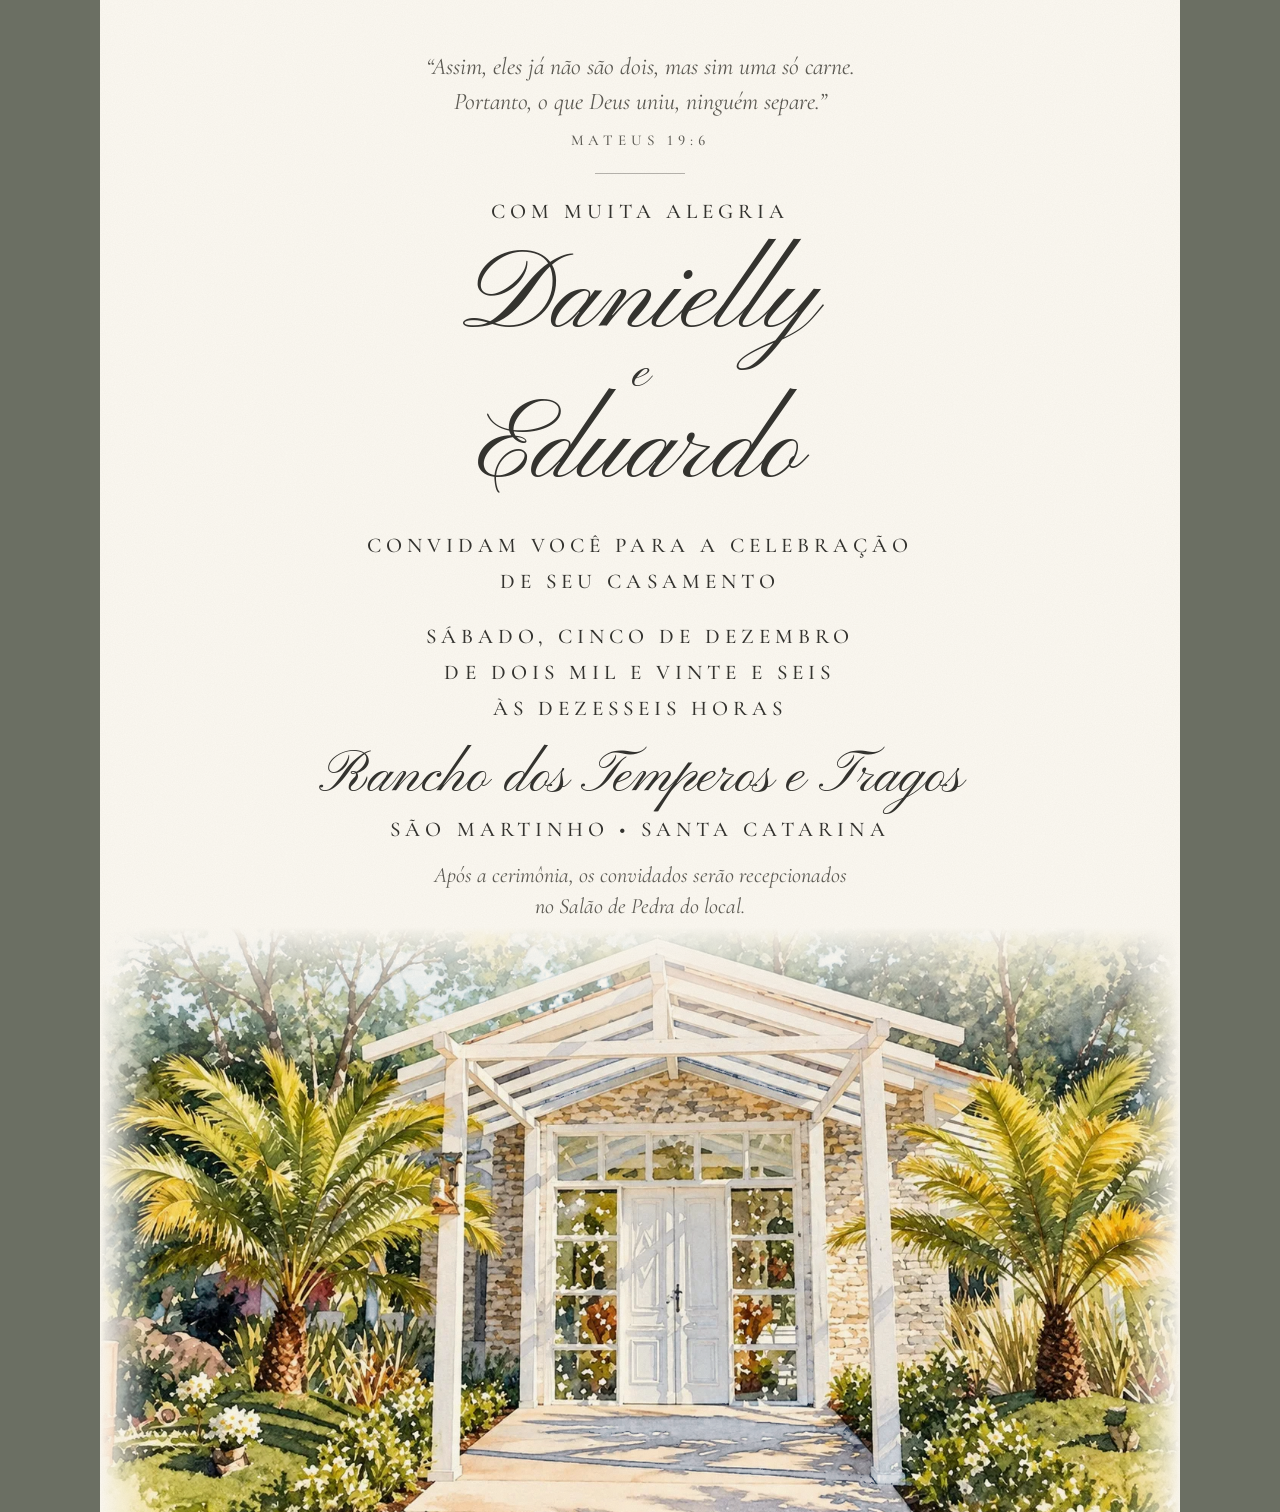
==== convite-danielly-eduardo/index.html @ 90a9647d "Adiciona convite de casamento de Danielly e Eduardo com aquarela do local Co-Authored-By: Claude Opu" ====
<!doctype html>
<html lang="pt-BR">
<head>
<meta charset="utf-8">
<title>Convite — Danielly e Eduardo</title>
<meta name="viewport" content="width=1080">
<style>
  @font-face { font-family: 'Pinyon Script'; src: url(fonts/PinyonScript-400.ttf); }
  @font-face { font-family: 'Cormorant Garamond'; font-weight: 400; src: url(fonts/CormorantGaramond-400.ttf); }
  @font-face { font-family: 'Cormorant Garamond'; font-weight: 500; src: url(fonts/CormorantGaramond-500.ttf); }
  @font-face { font-family: 'Cormorant Garamond'; font-weight: 400; font-style: italic; src: url(fonts/CormorantGaramond-400i.ttf); }

  :root {
    --papel: #fbf8f1;
    --tinta: #34332f;
    --tinta-suave: #5d5b54;
  }
  * { box-sizing: border-box; margin: 0; padding: 0; }
  html, body { background: #6b6f63; }

  /* Cartão 5 x 7 */
  .convite {
    width: 1080px; height: 1512px; margin: 0 auto; position: relative; overflow: hidden;
    background: var(--papel); color: var(--tinta);
    font-family: 'Cormorant Garamond', serif; font-weight: 500;
  }
  /* grão de papel de algodão, por cima de tudo */
  .convite::after {
    content: ''; position: absolute; inset: 0; pointer-events: none; z-index: 5;
    background-image: url("data:image/svg+xml;utf8,<svg xmlns='http://www.w3.org/2000/svg' width='400' height='400'><filter id='n'><feTurbulence type='fractalNoise' baseFrequency='.9' numOctaves='3' stitchTiles='stitch'/><feColorMatrix values='0 0 0 0 .45  0 0 0 0 .42  0 0 0 0 .36  0 0 0 .55 0'/></filter><rect width='100%' height='100%' filter='url(%23n)'/></svg>");
    mix-blend-mode: multiply; opacity: .16;
  }

  /* Aquarela: céu azul vira papel (ver script) e as bordas se dissolvem */
  .moldura-aquarela {
    position: absolute; left: 0; right: 0; bottom: 0; height: 585px; z-index: 1; overflow: hidden;
    mix-blend-mode: multiply;
    -webkit-mask-image: linear-gradient(to bottom, transparent 0%, rgba(0,0,0,.55) 12%, #000 26%),
                        linear-gradient(to right, transparent 0%, #000 5%, #000 95%, transparent 100%);
    -webkit-mask-composite: source-in;
    mask-image: linear-gradient(to bottom, transparent 0%, rgba(0,0,0,.55) 12%, #000 26%),
                linear-gradient(to right, transparent 0%, #000 5%, #000 95%, transparent 100%);
    mask-composite: intersect;
  }
  #aquarela { position: absolute; left: -10px; bottom: -40px; width: 1100px; height: auto; }

  .texto {
    position: absolute; left: 0; right: 0; top: 0; z-index: 2;
    display: flex; flex-direction: column; align-items: center; text-align: center;
  }
  .caps { text-transform: uppercase; letter-spacing: .24em; font-size: 21px; line-height: 1.7; }
  .script { font-family: 'Pinyon Script', cursive; font-weight: 400; line-height: 1; letter-spacing: 0; }
  .italico { font-style: italic; font-weight: 400; }

  .versiculo { margin-top: 50px; font-size: 24px; line-height: 1.45; color: var(--tinta-suave); }
  .versiculo .ref { margin-top: 10px; font-variant-numeric: lining-nums; font-size: 15px; letter-spacing: .32em; font-style: normal; font-weight: 500; }
  .fio { width: 90px; height: 1px; background: currentColor; opacity: .35; margin: 22px 0 20px; }

  .nome { font-size: 112px; }
  .e { font-size: 54px; margin: -10px 0 -6px; }
  .recepcao { margin-top: 12px; font-size: 22px; line-height: 1.4; color: var(--tinta-suave); }
  .local { font-size: 58px; margin-top: 22px; }
</style>
</head>
<body>
<section class="convite">
  <div class="moldura-aquarela"><img id="aquarela" src="assets/aquarela.webp" alt=""></div>

  <div class="texto">
    <div class="versiculo italico">
      “Assim, eles já não são dois, mas sim uma só carne.<br>
      Portanto, o que Deus uniu, ninguém separe.”
      <div class="ref">MATEUS 19:6</div>
    </div>

    <div class="fio"></div>

    <div class="caps">Com muita alegria</div>
    <div class="script nome" style="margin-top:14px">Danielly</div>
    <div class="script e">e</div>
    <div class="script nome">Eduardo</div>
    <div class="caps" style="margin-top:22px">
      convidam você para a celebração<br>de seu casamento
    </div>

    <div class="caps" style="margin-top:20px">
      sábado, cinco de dezembro<br>
      de dois mil e vinte e seis<br>
      às dezesseis horas
    </div>

    <div class="script local">Rancho dos Temperos e Tragos</div>
    <div class="caps" style="margin-top:6px">São Martinho • Santa Catarina</div>
    <div class="italico recepcao">Após a cerimônia, os convidados serão recepcionados<br>no Salão de Pedra do local.</div>
  </div>
</section>

<script>
  // Clareia o céu azul da aquarela até virar papel, para a ilustração
  // "sair" do cartão como no convite de referência.
  window.aquarelaPronta = new Promise((ok) => {
    const img = document.getElementById('aquarela');
    const processar = () => {
      try {
        const c = document.createElement('canvas');
        c.width = img.naturalWidth; c.height = img.naturalHeight;
        const ctx = c.getContext('2d');
        ctx.drawImage(img, 0, 0);
        const d = ctx.getImageData(0, 0, c.width, c.height), p = d.data;
        for (let i = 0; i < p.length; i += 4) {
          const r = p[i], g = p[i + 1], b = p[i + 2];
          const azul = b - Math.max(r, g);          // quão "céu" é o pixel
          let t = Math.min(1, Math.max(0, (azul - 8) / 40)) * (azul > 0 && b > 120 ? 1 : 0);
          const y = (i / 4 / c.width) | 0;
          const nuvem = y < c.height * 0.3 && Math.min(r, g, b) > 190 && b >= r ? 0.9 : 0; // nuvens brancas, só no céu
          t = Math.max(t, nuvem);
          if (t > 0) {
            p[i] = r + (255 - r) * t; p[i + 1] = g + (255 - g) * t; p[i + 2] = b + (255 - b) * t;
          }
        }
        ctx.putImageData(d, 0, 0);
        img.onload = () => ok();
        img.src = c.toDataURL('image/png');
      } catch (e) { ok(); }
    };
    img.complete ? processar() : (img.onload = processar);
  });
</script>
</body>
</html>
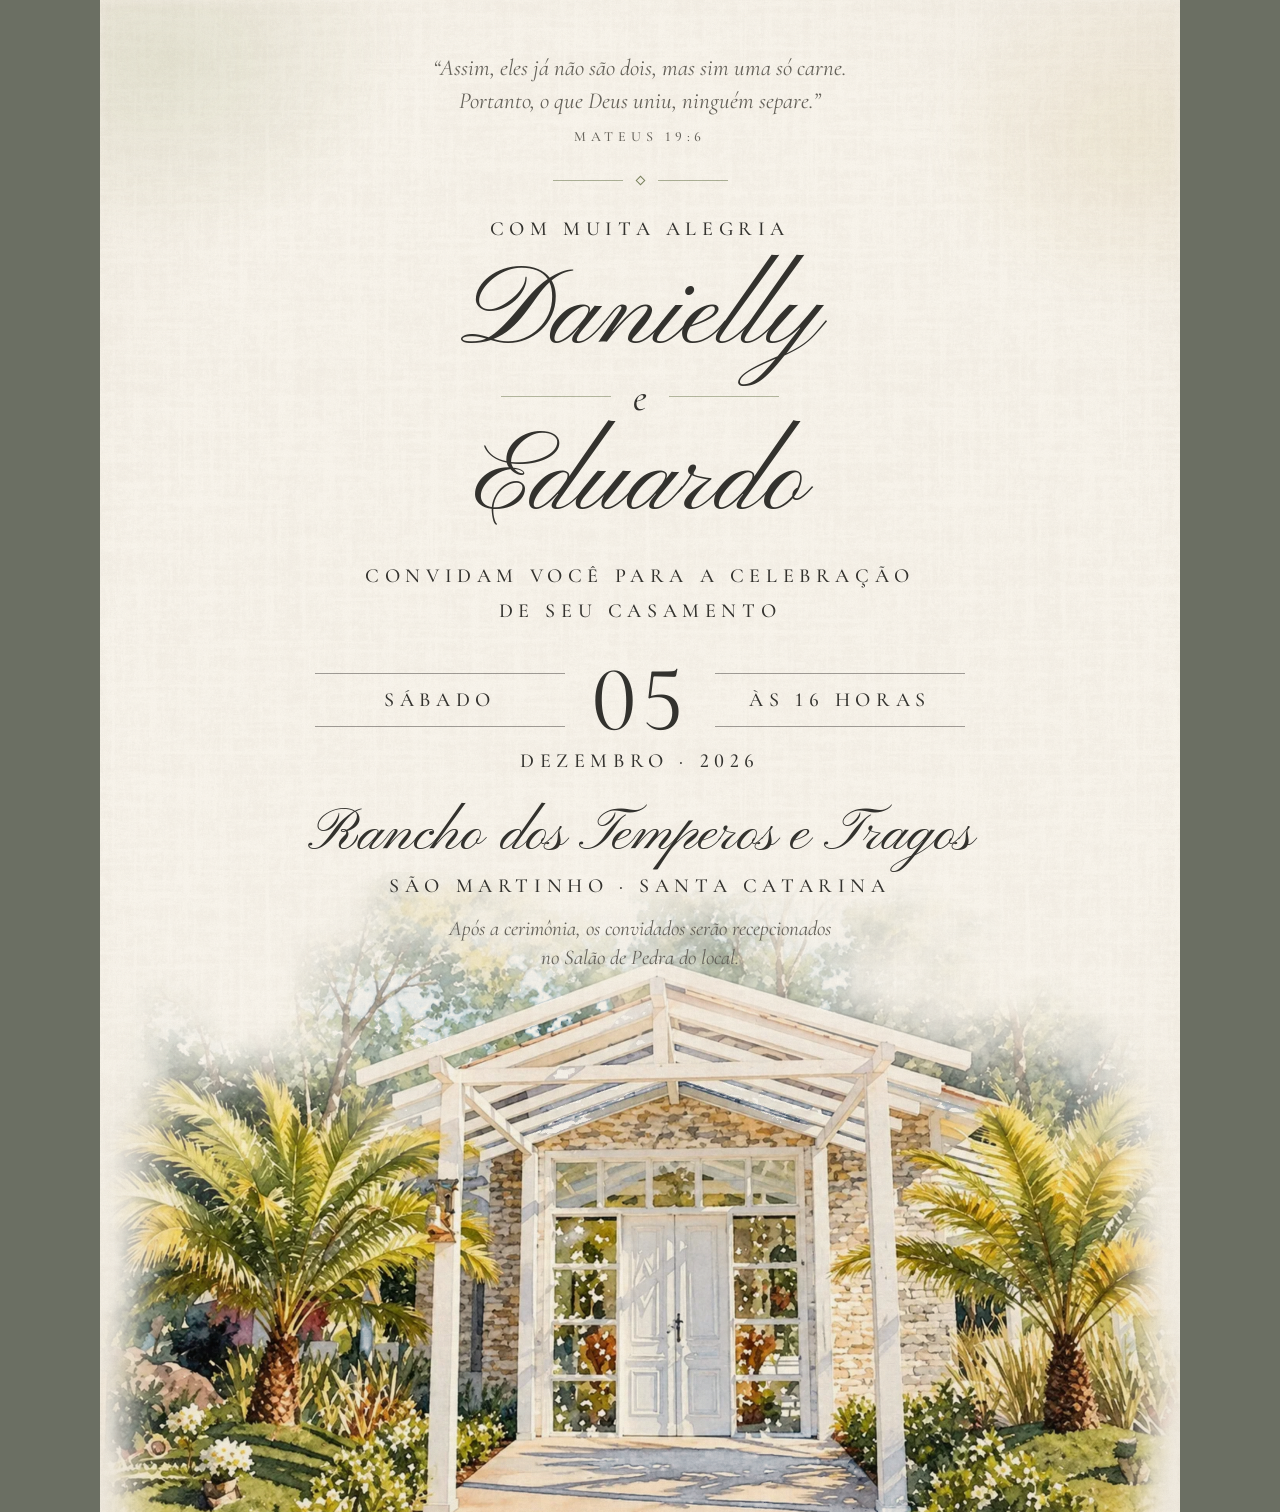
==== commit 45115580: "Convite: máscara orgânica na aquarela, textura de linho e nova diagramação - Máscara da aquarela fei" ====
--- a/convite-danielly-eduardo/index.html
+++ b/convite-danielly-eduardo/index.html
@@ -11,9 +11,10 @@
   @font-face { font-family: 'Cormorant Garamond'; font-weight: 400; font-style: italic; src: url(fonts/CormorantGaramond-400i.ttf); }
 
   :root {
-    --papel: #fbf8f1;
-    --tinta: #34332f;
-    --tinta-suave: #5d5b54;
+    --papel: #faf6ee;
+    --tinta: #33322e;
+    --tinta-suave: #66635b;
+    --verde: #7c8560;   /* tirado das palmeiras da aquarela */
   }
   * { box-sizing: border-box; margin: 0; padding: 0; }
   html, body { background: #6b6f63; }
@@ -23,48 +24,76 @@
     width: 1080px; height: 1512px; margin: 0 auto; position: relative; overflow: hidden;
     background: var(--papel); color: var(--tinta);
     font-family: 'Cormorant Garamond', serif; font-weight: 500;
-  }
-  /* grão de papel de algodão, por cima de tudo */
-  .convite::after {
-    content: ''; position: absolute; inset: 0; pointer-events: none; z-index: 5;
-    background-image: url("data:image/svg+xml;utf8,<svg xmlns='http://www.w3.org/2000/svg' width='400' height='400'><filter id='n'><feTurbulence type='fractalNoise' baseFrequency='.9' numOctaves='3' stitchTiles='stitch'/><feColorMatrix values='0 0 0 0 .45  0 0 0 0 .42  0 0 0 0 .36  0 0 0 .55 0'/></filter><rect width='100%' height='100%' filter='url(%23n)'/></svg>");
-    mix-blend-mode: multiply; opacity: .16;
-  }
-
-  /* Aquarela: céu azul vira papel (ver script) e as bordas se dissolvem */
-  .moldura-aquarela {
-    position: absolute; left: 0; right: 0; bottom: 0; height: 585px; z-index: 1; overflow: hidden;
+    font-variant-numeric: lining-nums;
+  }
+
+  /* Texturas: papel linho + grão de algodão + leve sombra nas bordas */
+  .textura { position: absolute; inset: 0; pointer-events: none; }
+  .textura.linho {
+    z-index: 4; background: url(assets/linho.jpg) center / 760px;
+    mix-blend-mode: multiply; opacity: .085;
+  }
+  .textura.grao {
+    z-index: 5;
+    background-image: url("data:image/svg+xml;utf8,<svg xmlns='http://www.w3.org/2000/svg' width='360' height='360'><filter id='n'><feTurbulence type='fractalNoise' baseFrequency='.85' numOctaves='3' stitchTiles='stitch'/><feColorMatrix values='0 0 0 0 .42  0 0 0 0 .39  0 0 0 0 .33  0 0 0 .6 0'/></filter><rect width='100%' height='100%' filter='url(%23n)'/></svg>");
+    mix-blend-mode: multiply; opacity: .14;
+  }
+  .textura.borda {
+    z-index: 6;
+    background: radial-gradient(ellipse 78% 70% at 50% 46%, transparent 62%, rgba(150, 128, 92, .09) 100%);
+  }
+  /* manchas de aquarela bem leves no alto, ecoando a ilustração */
+  .textura.lavado {
+    z-index: 0;
+    background:
+      radial-gradient(ellipse 340px 260px at 6% 4%, rgba(160, 172, 120, .16), transparent 70%),
+      radial-gradient(ellipse 300px 240px at 96% 9%, rgba(214, 190, 120, .14), transparent 70%);
+    filter: blur(6px);
+  }
+
+  /* Aquarela (canvas com máscara orgânica — ver script) */
+  #aquarela {
+    position: absolute; left: 0; bottom: 0; width: 1080px; height: 640px; z-index: 1;
     mix-blend-mode: multiply;
-    -webkit-mask-image: linear-gradient(to bottom, transparent 0%, rgba(0,0,0,.55) 12%, #000 26%),
-                        linear-gradient(to right, transparent 0%, #000 5%, #000 95%, transparent 100%);
-    -webkit-mask-composite: source-in;
-    mask-image: linear-gradient(to bottom, transparent 0%, rgba(0,0,0,.55) 12%, #000 26%),
-                linear-gradient(to right, transparent 0%, #000 5%, #000 95%, transparent 100%);
-    mask-composite: intersect;
-  }
-  #aquarela { position: absolute; left: -10px; bottom: -40px; width: 1100px; height: auto; }
+  }
 
   .texto {
     position: absolute; left: 0; right: 0; top: 0; z-index: 2;
     display: flex; flex-direction: column; align-items: center; text-align: center;
   }
-  .caps { text-transform: uppercase; letter-spacing: .24em; font-size: 21px; line-height: 1.7; }
+  .caps { text-transform: uppercase; letter-spacing: .28em; font-size: 20px; line-height: 1.75; }
   .script { font-family: 'Pinyon Script', cursive; font-weight: 400; line-height: 1; letter-spacing: 0; }
   .italico { font-style: italic; font-weight: 400; }
 
-  .versiculo { margin-top: 50px; font-size: 24px; line-height: 1.45; color: var(--tinta-suave); }
-  .versiculo .ref { margin-top: 10px; font-variant-numeric: lining-nums; font-size: 15px; letter-spacing: .32em; font-style: normal; font-weight: 500; }
-  .fio { width: 90px; height: 1px; background: currentColor; opacity: .35; margin: 22px 0 20px; }
-
-  .nome { font-size: 112px; }
-  .e { font-size: 54px; margin: -10px 0 -6px; }
-  .recepcao { margin-top: 12px; font-size: 22px; line-height: 1.4; color: var(--tinta-suave); }
-  .local { font-size: 58px; margin-top: 22px; }
+  /* versículo */
+  .versiculo { margin-top: 52px; font-size: 23px; line-height: 1.45; color: var(--tinta-suave); }
+  .versiculo .ref { margin-top: 8px; font-size: 14px; letter-spacing: .34em; font-style: normal; font-weight: 500; }
+
+  /* ornamento: fio — losango — fio */
+  .ornamento { display: flex; align-items: center; gap: 14px; color: var(--verde); }
+  .ornamento i { display: block; width: 70px; height: 1px; background: currentColor; opacity: .6; }
+  .ornamento b { display: block; width: 7px; height: 7px; border: 1px solid currentColor; transform: rotate(45deg); }
+
+  /* nomes */
+  .nome { font-size: 114px; }
+  .e-linha { display: flex; align-items: center; gap: 22px; margin: 4px 0 8px; color: var(--verde); }
+  .e-linha i { display: block; width: 110px; height: 1px; background: currentColor; opacity: .55; }
+  .e-linha span { font-family: 'Cormorant Garamond', serif; font-style: italic; font-weight: 400; font-size: 40px; line-height: 1; color: var(--tinta); }
+
+  /* data */
+  .data { display: grid; grid-template-columns: 250px 150px 250px; align-items: center; }
+  .data .lado { border-top: 1px solid rgba(51, 50, 46, .45); border-bottom: 1px solid rgba(51, 50, 46, .45); padding: 9px 0 8px; }
+  .data .dia { font-size: 92px; font-weight: 400; line-height: .9; }
+  .mes { margin-top: 2px; }
+
+  .local { font-size: 60px; }
+  .recepcao { margin-top: 10px; font-size: 21px; line-height: 1.4; color: var(--tinta-suave); }
 </style>
 </head>
 <body>
 <section class="convite">
-  <div class="moldura-aquarela"><img id="aquarela" src="assets/aquarela.webp" alt=""></div>
+  <div class="textura lavado"></div>
+  <canvas id="aquarela" width="2160" height="1280"></canvas>
 
   <div class="texto">
     <div class="versiculo italico">
@@ -73,57 +102,100 @@
       <div class="ref">MATEUS 19:6</div>
     </div>
 
-    <div class="fio"></div>
-
-    <div class="caps">Com muita alegria</div>
-    <div class="script nome" style="margin-top:14px">Danielly</div>
-    <div class="script e">e</div>
+    <div class="ornamento" style="margin-top:30px"><i></i><b></b><i></i></div>
+
+    <div class="caps" style="margin-top:28px">Com muita alegria</div>
+    <div class="script nome" style="margin-top:12px">Danielly</div>
+    <div class="e-linha"><i></i><span>e</span><i></i></div>
     <div class="script nome">Eduardo</div>
-    <div class="caps" style="margin-top:22px">
+    <div class="caps" style="margin-top:20px">
       convidam você para a celebração<br>de seu casamento
     </div>
 
-    <div class="caps" style="margin-top:20px">
-      sábado, cinco de dezembro<br>
-      de dois mil e vinte e seis<br>
-      às dezesseis horas
+    <div class="data caps" style="margin-top:30px">
+      <div class="lado">Sábado</div>
+      <div class="dia">05</div>
+      <div class="lado">às 16 horas</div>
     </div>
-
-    <div class="script local">Rancho dos Temperos e Tragos</div>
-    <div class="caps" style="margin-top:6px">São Martinho • Santa Catarina</div>
+    <div class="caps mes">Dezembro · 2026</div>
+
+    <div class="script local" style="margin-top:26px">Rancho dos Temperos e Tragos</div>
+    <div class="caps" style="margin-top:4px">São Martinho · Santa Catarina</div>
     <div class="italico recepcao">Após a cerimônia, os convidados serão recepcionados<br>no Salão de Pedra do local.</div>
   </div>
+
+  <div class="textura linho"></div>
+  <div class="textura grao"></div>
+  <div class="textura borda"></div>
 </section>
 
 <script>
-  // Clareia o céu azul da aquarela até virar papel, para a ilustração
-  // "sair" do cartão como no convite de referência.
+  // Desenha a aquarela num canvas: o céu azul vira papel e a borda de cima
+  // se dissolve de forma irregular, como tinta escorrendo no papel molhado.
+  function ruido(seed) {
+    const h = (x, y) => {
+      let n = (x * 374761393 + y * 668265263 + seed * 982451653) | 0;
+      n = Math.imul(n ^ (n >>> 13), 1274126177);
+      return ((n ^ (n >>> 16)) >>> 0) / 4294967295;
+    };
+    const suave = (t) => t * t * (3 - 2 * t);
+    const valor = (x, y) => {
+      const xi = Math.floor(x), yi = Math.floor(y), xf = suave(x - xi), yf = suave(y - yi);
+      const a = h(xi, yi), b = h(xi + 1, yi), c = h(xi, yi + 1), d = h(xi + 1, yi + 1);
+      return a + (b - a) * xf + (c - a) * yf + (a - b - c + d) * xf * yf;
+    };
+    return (x, y) => { // fbm, 0..1
+      let s = 0, amp = .5, f = 1;
+      for (let o = 0; o < 5; o++) { s += amp * valor(x * f, y * f); f *= 2.1; amp *= .5; }
+      return s / .97;
+    };
+  }
+  const passo = (a, b, x) => { const t = Math.min(1, Math.max(0, (x - a) / (b - a))); return t * t * (3 - 2 * t); };
+
   window.aquarelaPronta = new Promise((ok) => {
-    const img = document.getElementById('aquarela');
-    const processar = () => {
-      try {
-        const c = document.createElement('canvas');
-        c.width = img.naturalWidth; c.height = img.naturalHeight;
-        const ctx = c.getContext('2d');
-        ctx.drawImage(img, 0, 0);
-        const d = ctx.getImageData(0, 0, c.width, c.height), p = d.data;
-        for (let i = 0; i < p.length; i += 4) {
-          const r = p[i], g = p[i + 1], b = p[i + 2];
-          const azul = b - Math.max(r, g);          // quão "céu" é o pixel
-          let t = Math.min(1, Math.max(0, (azul - 8) / 40)) * (azul > 0 && b > 120 ? 1 : 0);
-          const y = (i / 4 / c.width) | 0;
-          const nuvem = y < c.height * 0.3 && Math.min(r, g, b) > 190 && b >= r ? 0.9 : 0; // nuvens brancas, só no céu
-          t = Math.max(t, nuvem);
-          if (t > 0) {
-            p[i] = r + (255 - r) * t; p[i + 1] = g + (255 - g) * t; p[i + 2] = b + (255 - b) * t;
-          }
+    const img = new Image();
+    img.onload = () => {
+      const cv = document.getElementById('aquarela'), W = cv.width, H = cv.height;
+      const ctx = cv.getContext('2d');
+      // ilustração um pouco maior que o cartão, presa embaixo
+      const lw = W * 1.04, lh = lw * img.naturalHeight / img.naturalWidth;
+      ctx.drawImage(img, (W - lw) / 2, H - lh + 150, lw, lh);
+
+      const d = ctx.getImageData(0, 0, W, H), p = d.data;
+      const n1 = ruido(7), n2 = ruido(31);
+      for (let y = 0; y < H; y++) {
+        const v = y / H;
+        for (let x = 0; x < W; x++) {
+          const i = (y * W + x) * 4, u = x / W;
+          let r = p[i], g = p[i + 1], b = p[i + 2];
+
+          // 1. céu azul e nuvens viram papel
+          const azul = b - Math.max(r, g);
+          let t = azul > 0 && b > 120 ? passo(8, 48, azul) : 0;
+          if (v < .42 && Math.min(r, g, b) > 190 && b >= r) t = Math.max(t, .9);
+          r += (255 - r) * t; g += (255 - g) * t; b += (255 - b) * t;
+
+          // 2. máscara: cúpula arredondada com borda irregular e transição longa
+          const k = n1(u * 7, v * 5) - .5, k2 = n2(u * 22, v * 16) - .5;
+          const dx = (u - .5) / .74, dy = (v - 1.04) / 1.0;
+          const dist = Math.sqrt(dx * dx + dy * dy) + k * .30 + k2 * .07;
+          let a = 1 - passo(.60, 1.06, dist);
+          a *= passo(0, .07, Math.min(u, 1 - u) + k * .05); // laterais esfumadas
+          a = Math.pow(a, 1.1);
+
+          // 3. áreas claras somem antes das escuras (como pigmento diluído)
+          const lum = (r + g + b) / 765;
+          a = Math.min(1, a * (1.12 - lum * .14));
+
+          // multiply sobre o papel: misturar com branco = transparência
+          p[i] = 255 - (255 - r) * a; p[i + 1] = 255 - (255 - g) * a; p[i + 2] = 255 - (255 - b) * a;
         }
-        ctx.putImageData(d, 0, 0);
-        img.onload = () => ok();
-        img.src = c.toDataURL('image/png');
-      } catch (e) { ok(); }
-    };
-    img.complete ? processar() : (img.onload = processar);
+      }
+      ctx.putImageData(d, 0, 0);
+      ok();
+    };
+    img.onerror = () => ok();
+    img.src = 'assets/aquarela.webp';
   });
 </script>
 </body>
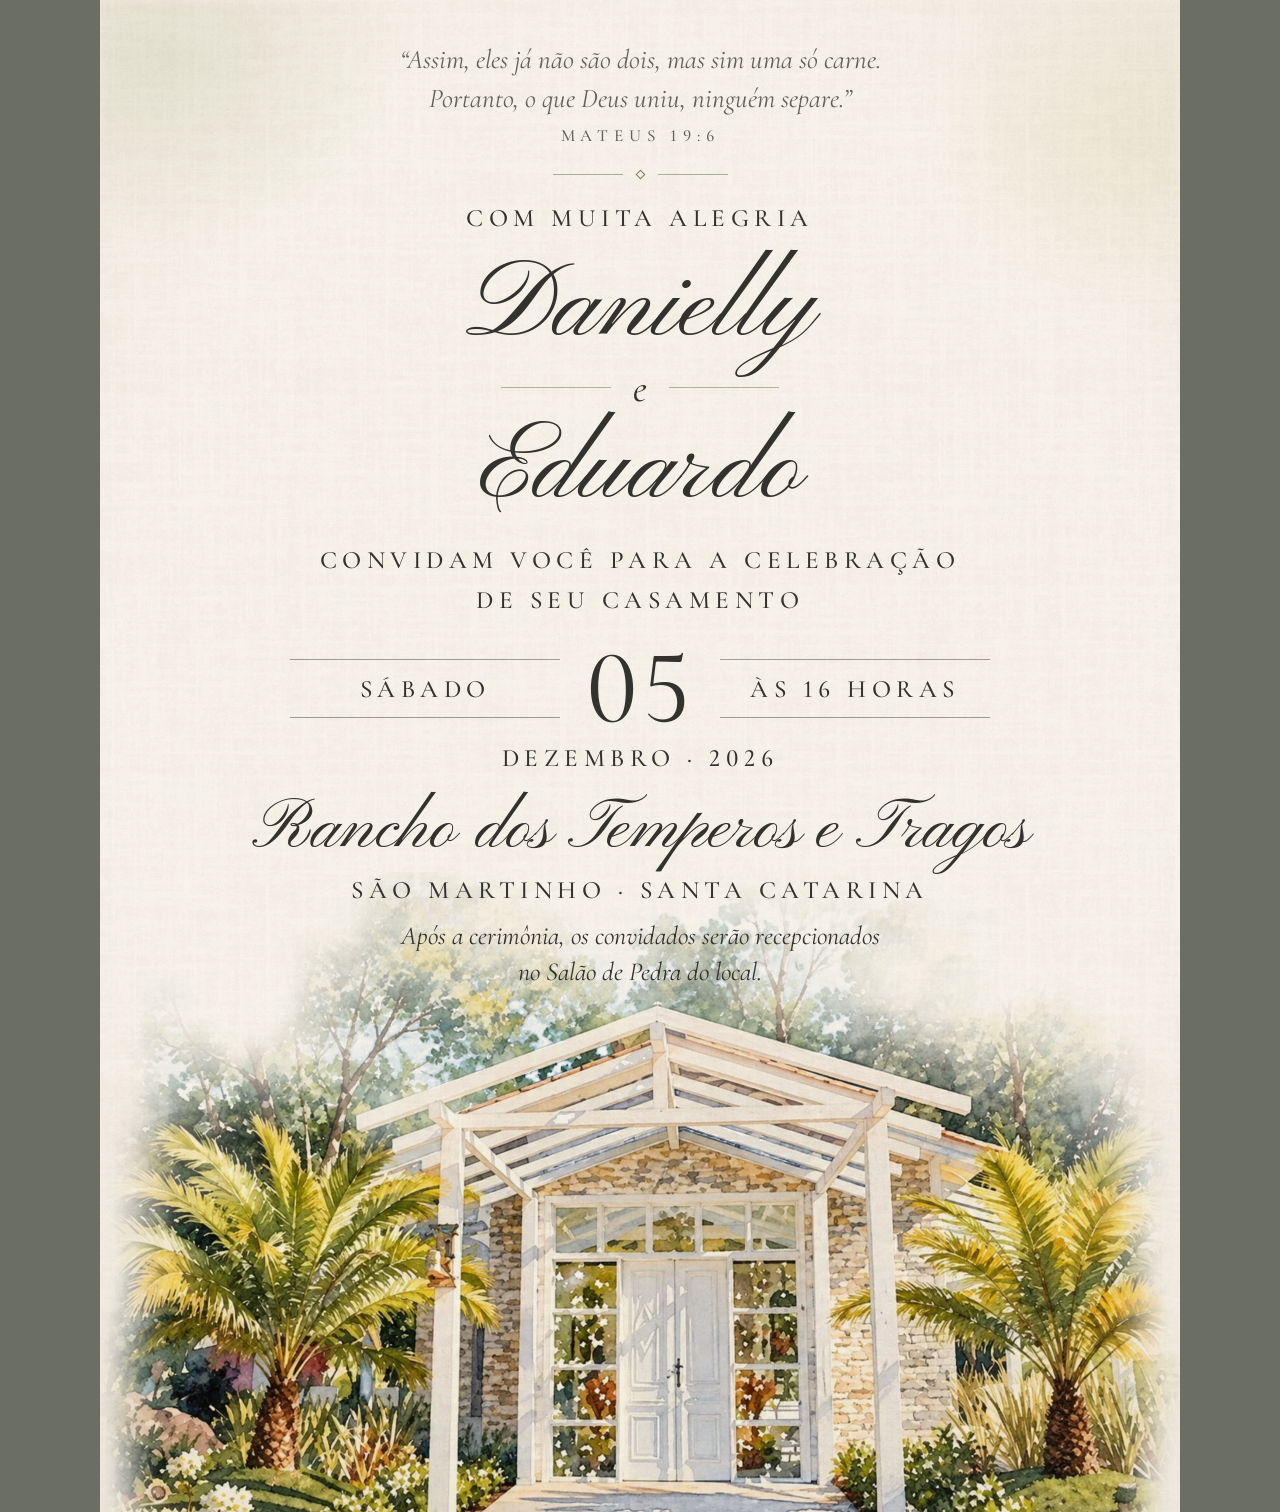
==== commit 2a7d7a2e: "Convite: aumenta os textos de informação Caixa-alta 20→25px, versículo 23→27px, data 92→104px, local" ====
--- a/convite-danielly-eduardo/index.html
+++ b/convite-danielly-eduardo/index.html
@@ -61,13 +61,13 @@
     position: absolute; left: 0; right: 0; top: 0; z-index: 2;
     display: flex; flex-direction: column; align-items: center; text-align: center;
   }
-  .caps { text-transform: uppercase; letter-spacing: .28em; font-size: 20px; line-height: 1.75; }
+  .caps { text-transform: uppercase; letter-spacing: .22em; font-size: 25px; line-height: 1.6; }
   .script { font-family: 'Pinyon Script', cursive; font-weight: 400; line-height: 1; letter-spacing: 0; }
   .italico { font-style: italic; font-weight: 400; }
 
   /* versículo */
-  .versiculo { margin-top: 52px; font-size: 23px; line-height: 1.45; color: var(--tinta-suave); }
-  .versiculo .ref { margin-top: 8px; font-size: 14px; letter-spacing: .34em; font-style: normal; font-weight: 500; }
+  .versiculo { margin-top: 40px; font-size: 27px; line-height: 1.45; color: var(--tinta-suave); }
+  .versiculo .ref { margin-top: 6px; font-size: 17px; letter-spacing: .34em; font-style: normal; font-weight: 500; }
 
   /* ornamento: fio — losango — fio */
   .ornamento { display: flex; align-items: center; gap: 14px; color: var(--verde); }
@@ -75,19 +75,19 @@
   .ornamento b { display: block; width: 7px; height: 7px; border: 1px solid currentColor; transform: rotate(45deg); }
 
   /* nomes */
-  .nome { font-size: 114px; }
+  .nome { font-size: 110px; }
   .e-linha { display: flex; align-items: center; gap: 22px; margin: 4px 0 8px; color: var(--verde); }
   .e-linha i { display: block; width: 110px; height: 1px; background: currentColor; opacity: .55; }
   .e-linha span { font-family: 'Cormorant Garamond', serif; font-style: italic; font-weight: 400; font-size: 40px; line-height: 1; color: var(--tinta); }
 
   /* data */
-  .data { display: grid; grid-template-columns: 250px 150px 250px; align-items: center; }
+  .data { display: grid; grid-template-columns: 270px 160px 270px; align-items: center; }
   .data .lado { border-top: 1px solid rgba(51, 50, 46, .45); border-bottom: 1px solid rgba(51, 50, 46, .45); padding: 9px 0 8px; }
-  .data .dia { font-size: 92px; font-weight: 400; line-height: .9; }
+  .data .dia { font-size: 104px; font-weight: 400; line-height: .9; }
   .mes { margin-top: 2px; }
 
-  .local { font-size: 60px; }
-  .recepcao { margin-top: 10px; font-size: 21px; line-height: 1.4; color: var(--tinta-suave); }
+  .local { font-size: 70px; }
+  .recepcao { margin-top: 8px; font-size: 26px; line-height: 1.4; color: var(--tinta); }
 </style>
 </head>
 <body>
@@ -102,24 +102,24 @@
       <div class="ref">MATEUS 19:6</div>
     </div>
 
-    <div class="ornamento" style="margin-top:30px"><i></i><b></b><i></i></div>
-
-    <div class="caps" style="margin-top:28px">Com muita alegria</div>
-    <div class="script nome" style="margin-top:12px">Danielly</div>
+    <div class="ornamento" style="margin-top:22px"><i></i><b></b><i></i></div>
+
+    <div class="caps" style="margin-top:20px">Com muita alegria</div>
+    <div class="script nome" style="margin-top:16px">Danielly</div>
     <div class="e-linha"><i></i><span>e</span><i></i></div>
     <div class="script nome">Eduardo</div>
-    <div class="caps" style="margin-top:20px">
+    <div class="caps" style="margin-top:14px">
       convidam você para a celebração<br>de seu casamento
     </div>
 
-    <div class="data caps" style="margin-top:30px">
+    <div class="data caps" style="margin-top:22px">
       <div class="lado">Sábado</div>
       <div class="dia">05</div>
       <div class="lado">às 16 horas</div>
     </div>
     <div class="caps mes">Dezembro · 2026</div>
 
-    <div class="script local" style="margin-top:26px">Rancho dos Temperos e Tragos</div>
+    <div class="script local" style="margin-top:18px">Rancho dos Temperos e Tragos</div>
     <div class="caps" style="margin-top:4px">São Martinho · Santa Catarina</div>
     <div class="italico recepcao">Após a cerimônia, os convidados serão recepcionados<br>no Salão de Pedra do local.</div>
   </div>
@@ -159,7 +159,7 @@
       const ctx = cv.getContext('2d');
       // ilustração um pouco maior que o cartão, presa embaixo
       const lw = W * 1.04, lh = lw * img.naturalHeight / img.naturalWidth;
-      ctx.drawImage(img, (W - lw) / 2, H - lh + 150, lw, lh);
+      ctx.drawImage(img, (W - lw) / 2, H - lh + 240, lw, lh);
 
       const d = ctx.getImageData(0, 0, W, H), p = d.data;
       const n1 = ruido(7), n2 = ruido(31);
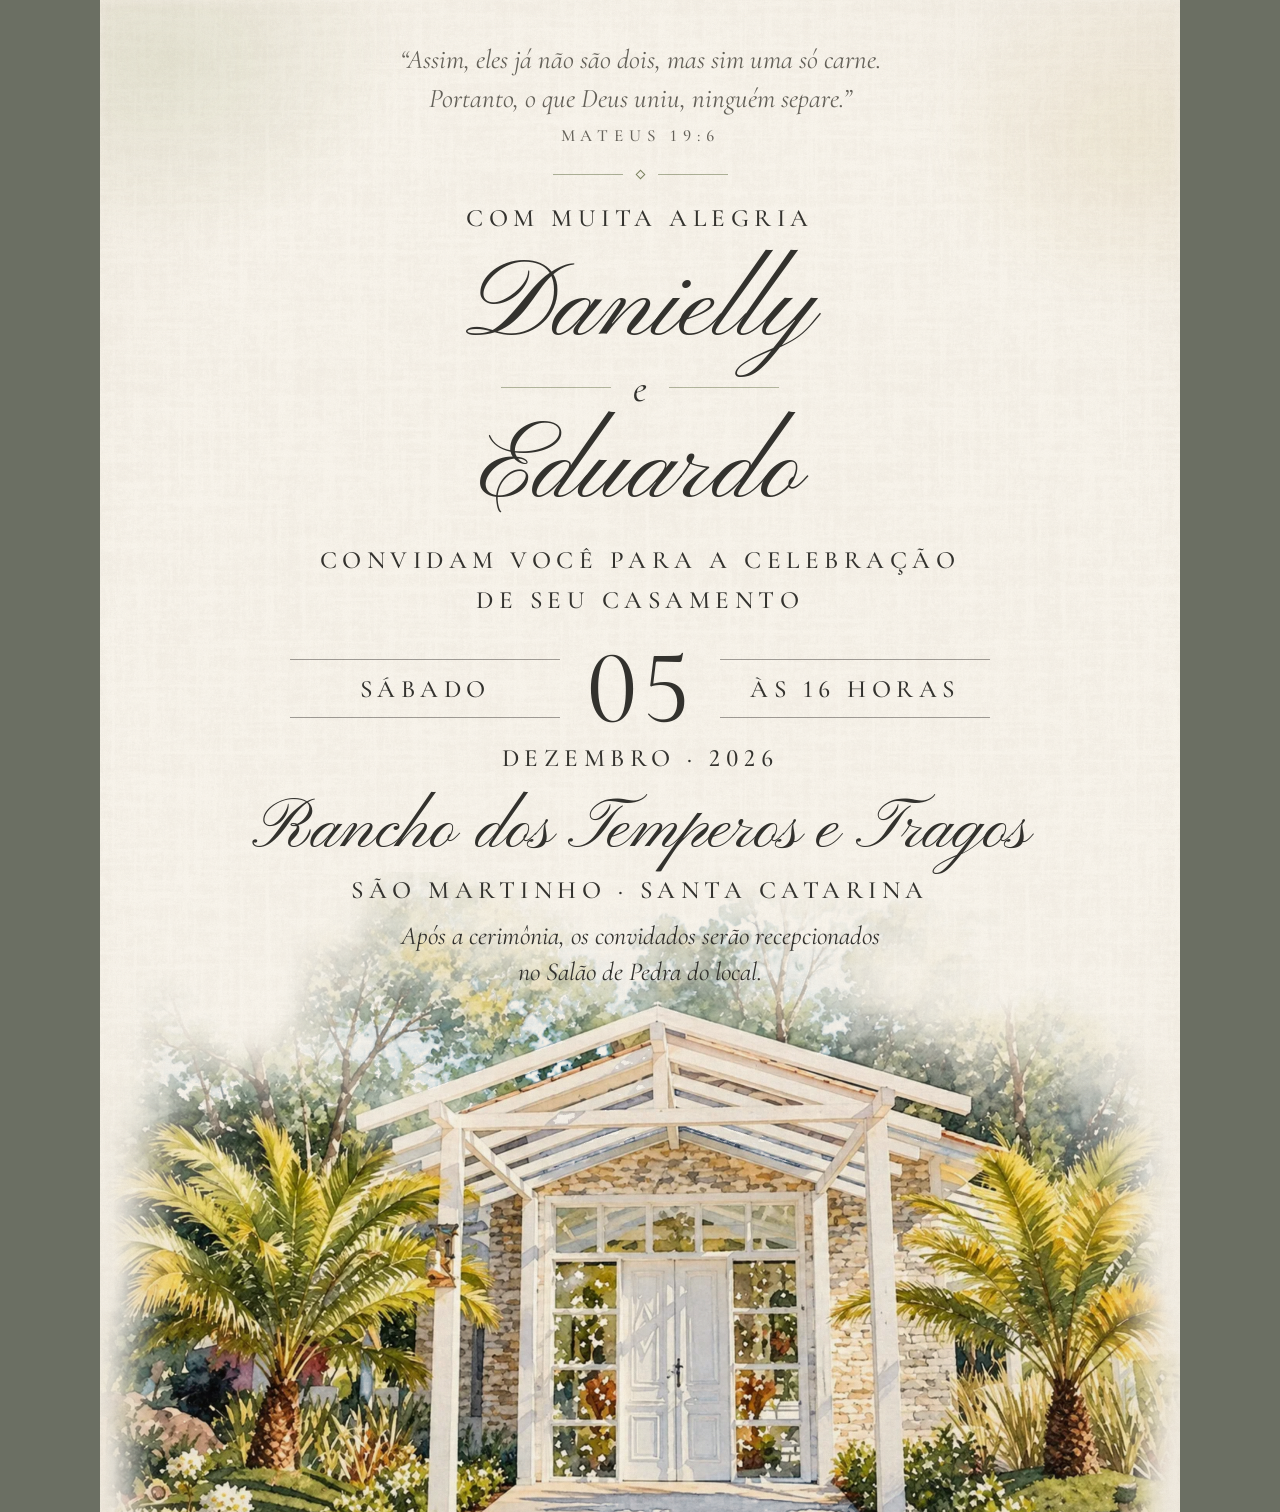
==== commit 9c1ff111: "Convite: adiciona versão horizontal (7 x 5 pol.) Aquarela à esquerda dissolvendo para a direita e pa" ====
--- a/convite-danielly-eduardo/index.html
+++ b/convite-danielly-eduardo/index.html
@@ -4,90 +4,13 @@
 <meta charset="utf-8">
 <title>Convite — Danielly e Eduardo</title>
 <meta name="viewport" content="width=1080">
+<link rel="stylesheet" href="estilo.css">
 <style>
-  @font-face { font-family: 'Pinyon Script'; src: url(fonts/PinyonScript-400.ttf); }
-  @font-face { font-family: 'Cormorant Garamond'; font-weight: 400; src: url(fonts/CormorantGaramond-400.ttf); }
-  @font-face { font-family: 'Cormorant Garamond'; font-weight: 500; src: url(fonts/CormorantGaramond-500.ttf); }
-  @font-face { font-family: 'Cormorant Garamond'; font-weight: 400; font-style: italic; src: url(fonts/CormorantGaramond-400i.ttf); }
-
-  :root {
-    --papel: #faf6ee;
-    --tinta: #33322e;
-    --tinta-suave: #66635b;
-    --verde: #7c8560;   /* tirado das palmeiras da aquarela */
-  }
-  * { box-sizing: border-box; margin: 0; padding: 0; }
-  html, body { background: #6b6f63; }
-
-  /* Cartão 5 x 7 */
-  .convite {
-    width: 1080px; height: 1512px; margin: 0 auto; position: relative; overflow: hidden;
-    background: var(--papel); color: var(--tinta);
-    font-family: 'Cormorant Garamond', serif; font-weight: 500;
-    font-variant-numeric: lining-nums;
-  }
-
-  /* Texturas: papel linho + grão de algodão + leve sombra nas bordas */
-  .textura { position: absolute; inset: 0; pointer-events: none; }
-  .textura.linho {
-    z-index: 4; background: url(assets/linho.jpg) center / 760px;
-    mix-blend-mode: multiply; opacity: .085;
-  }
-  .textura.grao {
-    z-index: 5;
-    background-image: url("data:image/svg+xml;utf8,<svg xmlns='http://www.w3.org/2000/svg' width='360' height='360'><filter id='n'><feTurbulence type='fractalNoise' baseFrequency='.85' numOctaves='3' stitchTiles='stitch'/><feColorMatrix values='0 0 0 0 .42  0 0 0 0 .39  0 0 0 0 .33  0 0 0 .6 0'/></filter><rect width='100%' height='100%' filter='url(%23n)'/></svg>");
-    mix-blend-mode: multiply; opacity: .14;
-  }
-  .textura.borda {
-    z-index: 6;
-    background: radial-gradient(ellipse 78% 70% at 50% 46%, transparent 62%, rgba(150, 128, 92, .09) 100%);
-  }
-  /* manchas de aquarela bem leves no alto, ecoando a ilustração */
-  .textura.lavado {
-    z-index: 0;
-    background:
-      radial-gradient(ellipse 340px 260px at 6% 4%, rgba(160, 172, 120, .16), transparent 70%),
-      radial-gradient(ellipse 300px 240px at 96% 9%, rgba(214, 190, 120, .14), transparent 70%);
-    filter: blur(6px);
-  }
-
-  /* Aquarela (canvas com máscara orgânica — ver script) */
-  #aquarela {
-    position: absolute; left: 0; bottom: 0; width: 1080px; height: 640px; z-index: 1;
-    mix-blend-mode: multiply;
-  }
-
-  .texto {
-    position: absolute; left: 0; right: 0; top: 0; z-index: 2;
-    display: flex; flex-direction: column; align-items: center; text-align: center;
-  }
-  .caps { text-transform: uppercase; letter-spacing: .22em; font-size: 25px; line-height: 1.6; }
-  .script { font-family: 'Pinyon Script', cursive; font-weight: 400; line-height: 1; letter-spacing: 0; }
-  .italico { font-style: italic; font-weight: 400; }
-
-  /* versículo */
-  .versiculo { margin-top: 40px; font-size: 27px; line-height: 1.45; color: var(--tinta-suave); }
-  .versiculo .ref { margin-top: 6px; font-size: 17px; letter-spacing: .34em; font-style: normal; font-weight: 500; }
-
-  /* ornamento: fio — losango — fio */
-  .ornamento { display: flex; align-items: center; gap: 14px; color: var(--verde); }
-  .ornamento i { display: block; width: 70px; height: 1px; background: currentColor; opacity: .6; }
-  .ornamento b { display: block; width: 7px; height: 7px; border: 1px solid currentColor; transform: rotate(45deg); }
-
-  /* nomes */
-  .nome { font-size: 110px; }
-  .e-linha { display: flex; align-items: center; gap: 22px; margin: 4px 0 8px; color: var(--verde); }
-  .e-linha i { display: block; width: 110px; height: 1px; background: currentColor; opacity: .55; }
-  .e-linha span { font-family: 'Cormorant Garamond', serif; font-style: italic; font-weight: 400; font-size: 40px; line-height: 1; color: var(--tinta); }
-
-  /* data */
-  .data { display: grid; grid-template-columns: 270px 160px 270px; align-items: center; }
-  .data .lado { border-top: 1px solid rgba(51, 50, 46, .45); border-bottom: 1px solid rgba(51, 50, 46, .45); padding: 9px 0 8px; }
-  .data .dia { font-size: 104px; font-weight: 400; line-height: .9; }
-  .mes { margin-top: 2px; }
-
-  .local { font-size: 70px; }
-  .recepcao { margin-top: 8px; font-size: 26px; line-height: 1.4; color: var(--tinta); }
+  /* Cartão 5 x 7, retrato */
+  .convite { width: 1080px; height: 1512px; }
+  #aquarela { left: 0; bottom: 0; width: 1080px; height: 640px; }
+  .texto { left: 0; right: 0; top: 0; }
+  .versiculo { margin-top: 40px; }
 </style>
 </head>
 <body>
@@ -129,73 +52,17 @@
   <div class="textura borda"></div>
 </section>
 
+<script src="aquarela.js"></script>
 <script>
-  // Desenha a aquarela num canvas: o céu azul vira papel e a borda de cima
-  // se dissolve de forma irregular, como tinta escorrendo no papel molhado.
-  function ruido(seed) {
-    const h = (x, y) => {
-      let n = (x * 374761393 + y * 668265263 + seed * 982451653) | 0;
-      n = Math.imul(n ^ (n >>> 13), 1274126177);
-      return ((n ^ (n >>> 16)) >>> 0) / 4294967295;
-    };
-    const suave = (t) => t * t * (3 - 2 * t);
-    const valor = (x, y) => {
-      const xi = Math.floor(x), yi = Math.floor(y), xf = suave(x - xi), yf = suave(y - yi);
-      const a = h(xi, yi), b = h(xi + 1, yi), c = h(xi, yi + 1), d = h(xi + 1, yi + 1);
-      return a + (b - a) * xf + (c - a) * yf + (a - b - c + d) * xf * yf;
-    };
-    return (x, y) => { // fbm, 0..1
-      let s = 0, amp = .5, f = 1;
-      for (let o = 0; o < 5; o++) { s += amp * valor(x * f, y * f); f *= 2.1; amp *= .5; }
-      return s / .97;
-    };
-  }
-  const passo = (a, b, x) => { const t = Math.min(1, Math.max(0, (x - a) / (b - a))); return t * t * (3 - 2 * t); };
-
-  window.aquarelaPronta = new Promise((ok) => {
-    const img = new Image();
-    img.onload = () => {
-      const cv = document.getElementById('aquarela'), W = cv.width, H = cv.height;
-      const ctx = cv.getContext('2d');
-      // ilustração um pouco maior que o cartão, presa embaixo
-      const lw = W * 1.04, lh = lw * img.naturalHeight / img.naturalWidth;
-      ctx.drawImage(img, (W - lw) / 2, H - lh + 240, lw, lh);
-
-      const d = ctx.getImageData(0, 0, W, H), p = d.data;
-      const n1 = ruido(7), n2 = ruido(31);
-      for (let y = 0; y < H; y++) {
-        const v = y / H;
-        for (let x = 0; x < W; x++) {
-          const i = (y * W + x) * 4, u = x / W;
-          let r = p[i], g = p[i + 1], b = p[i + 2];
-
-          // 1. céu azul e nuvens viram papel
-          const azul = b - Math.max(r, g);
-          let t = azul > 0 && b > 120 ? passo(8, 48, azul) : 0;
-          if (v < .42 && Math.min(r, g, b) > 190 && b >= r) t = Math.max(t, .9);
-          r += (255 - r) * t; g += (255 - g) * t; b += (255 - b) * t;
-
-          // 2. máscara: cúpula arredondada com borda irregular e transição longa
-          const k = n1(u * 7, v * 5) - .5, k2 = n2(u * 22, v * 16) - .5;
-          const dx = (u - .5) / .74, dy = (v - 1.04) / 1.0;
-          const dist = Math.sqrt(dx * dx + dy * dy) + k * .30 + k2 * .07;
-          let a = 1 - passo(.60, 1.06, dist);
-          a *= passo(0, .07, Math.min(u, 1 - u) + k * .05); // laterais esfumadas
-          a = Math.pow(a, 1.1);
-
-          // 3. áreas claras somem antes das escuras (como pigmento diluído)
-          const lum = (r + g + b) / 765;
-          a = Math.min(1, a * (1.12 - lum * .14));
-
-          // multiply sobre o papel: misturar com branco = transparência
-          p[i] = 255 - (255 - r) * a; p[i + 1] = 255 - (255 - g) * a; p[i + 2] = 255 - (255 - b) * a;
-        }
-      }
-      ctx.putImageData(d, 0, 0);
-      ok();
-    };
-    img.onerror = () => ok();
-    img.src = 'assets/aquarela.webp';
+  desenharAquarela({
+    // ilustração um pouco maior que o cartão, presa embaixo
+    posicionar: (W, H, iw, ih) => { const w = W * 1.04, h = w * ih / iw; return { x: (W - w) / 2, y: H - h + 240, w, h }; },
+    // cúpula arredondada a partir do pé do cartão, laterais esfumadas
+    mascara: (u, v, k, k2) => {
+      const dx = (u - .5) / .74, dy = (v - 1.04) / 1.0;
+      const dist = Math.sqrt(dx * dx + dy * dy) + k * .30 + k2 * .07;
+      return (1 - passo(.60, 1.06, dist)) * passo(0, .07, Math.min(u, 1 - u) + k * .05);
+    },
   });
 </script>
 </body>
--- a/convite-danielly-eduardo/estilo.css
+++ b/convite-danielly-eduardo/estilo.css
@@ -0,0 +1,80 @@
+/* Estilo comum às versões vertical (index.html) e horizontal (horizontal.html) */
+@font-face { font-family: 'Pinyon Script'; src: url(fonts/PinyonScript-400.ttf); }
+@font-face { font-family: 'Cormorant Garamond'; font-weight: 400; src: url(fonts/CormorantGaramond-400.ttf); }
+@font-face { font-family: 'Cormorant Garamond'; font-weight: 500; src: url(fonts/CormorantGaramond-500.ttf); }
+@font-face { font-family: 'Cormorant Garamond'; font-weight: 400; font-style: italic; src: url(fonts/CormorantGaramond-400i.ttf); }
+
+:root {
+  --papel: #faf6ee;
+  --tinta: #33322e;
+  --tinta-suave: #66635b;
+  --verde: #7c8560;   /* tirado das palmeiras da aquarela */
+}
+* { box-sizing: border-box; margin: 0; padding: 0; }
+html, body { background: #6b6f63; }
+
+.convite {
+  margin: 0 auto; position: relative; overflow: hidden;
+  background: var(--papel); color: var(--tinta);
+  font-family: 'Cormorant Garamond', serif; font-weight: 500;
+  font-variant-numeric: lining-nums;
+}
+
+/* Texturas: papel linho + grão de algodão + leve sombra nas bordas */
+.textura { position: absolute; inset: 0; pointer-events: none; }
+.textura.linho {
+  z-index: 4; background: url(assets/linho.jpg) center / 760px;
+  mix-blend-mode: multiply; opacity: .085;
+}
+.textura.grao {
+  z-index: 5;
+  background-image: url("data:image/svg+xml;utf8,<svg xmlns='http://www.w3.org/2000/svg' width='360' height='360'><filter id='n'><feTurbulence type='fractalNoise' baseFrequency='.85' numOctaves='3' stitchTiles='stitch'/><feColorMatrix values='0 0 0 0 .42  0 0 0 0 .39  0 0 0 0 .33  0 0 0 .6 0'/></filter><rect width='100%' height='100%' filter='url(%23n)'/></svg>");
+  mix-blend-mode: multiply; opacity: .14;
+}
+.textura.borda {
+  z-index: 6;
+  background: radial-gradient(ellipse 78% 70% at 50% 46%, transparent 62%, rgba(150, 128, 92, .09) 100%);
+}
+/* manchas de aquarela bem leves no alto, ecoando a ilustração */
+.textura.lavado {
+  z-index: 0;
+  background:
+    radial-gradient(ellipse 340px 260px at 6% 4%, rgba(160, 172, 120, .16), transparent 70%),
+    radial-gradient(ellipse 300px 240px at 96% 9%, rgba(214, 190, 120, .14), transparent 70%);
+  filter: blur(6px);
+}
+
+/* Aquarela (canvas com máscara orgânica — ver aquarela.js) */
+#aquarela { position: absolute; z-index: 1; mix-blend-mode: multiply; }
+
+.texto {
+  position: absolute; z-index: 2;
+  display: flex; flex-direction: column; align-items: center; text-align: center;
+}
+.caps { text-transform: uppercase; letter-spacing: .22em; font-size: 25px; line-height: 1.6; }
+.script { font-family: 'Pinyon Script', cursive; font-weight: 400; line-height: 1; letter-spacing: 0; }
+.italico { font-style: italic; font-weight: 400; }
+
+/* versículo */
+.versiculo { font-size: 27px; line-height: 1.45; color: var(--tinta-suave); }
+.versiculo .ref { margin-top: 6px; font-size: 17px; letter-spacing: .34em; font-style: normal; font-weight: 500; }
+
+/* ornamento: fio — losango — fio */
+.ornamento { display: flex; align-items: center; gap: 14px; color: var(--verde); }
+.ornamento i { display: block; width: 70px; height: 1px; background: currentColor; opacity: .6; }
+.ornamento b { display: block; width: 7px; height: 7px; border: 1px solid currentColor; transform: rotate(45deg); }
+
+/* nomes */
+.nome { font-size: 110px; }
+.e-linha { display: flex; align-items: center; gap: 22px; margin: 4px 0 8px; color: var(--verde); }
+.e-linha i { display: block; width: 110px; height: 1px; background: currentColor; opacity: .55; }
+.e-linha span { font-family: 'Cormorant Garamond', serif; font-style: italic; font-weight: 400; font-size: 40px; line-height: 1; color: var(--tinta); }
+
+/* data */
+.data { display: grid; grid-template-columns: 270px 160px 270px; align-items: center; }
+.data .lado { border-top: 1px solid rgba(51, 50, 46, .45); border-bottom: 1px solid rgba(51, 50, 46, .45); padding: 9px 0 8px; }
+.data .dia { font-size: 104px; font-weight: 400; line-height: .9; }
+.mes { margin-top: 2px; }
+
+.local { font-size: 70px; }
+.recepcao { margin-top: 8px; font-size: 26px; line-height: 1.4; color: var(--tinta); }
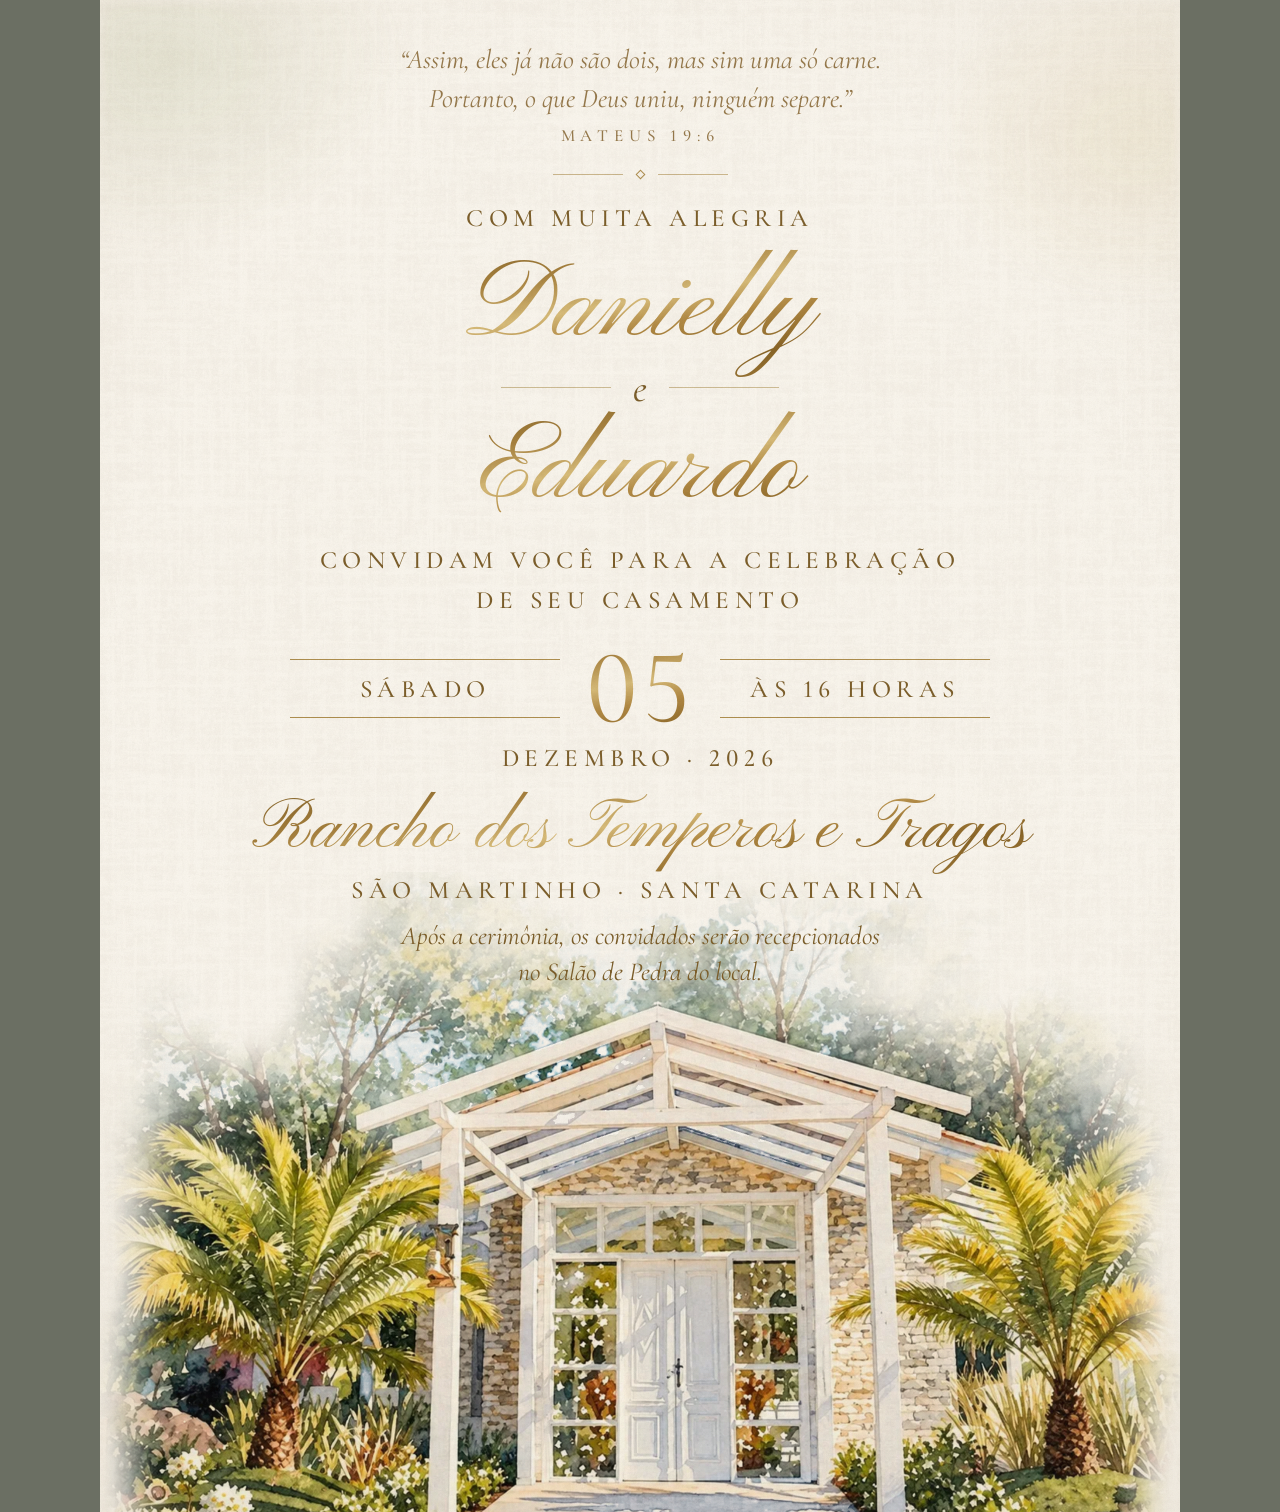
==== commit 0d949990: "Convite: tipografia em dourado clássico Textos pequenos num ouro fechado (#7d5f2a) para manter a lei" ====
--- a/convite-danielly-eduardo/index.html
+++ b/convite-danielly-eduardo/index.html
@@ -28,21 +28,21 @@
     <div class="ornamento" style="margin-top:22px"><i></i><b></b><i></i></div>
 
     <div class="caps" style="margin-top:20px">Com muita alegria</div>
-    <div class="script nome" style="margin-top:16px">Danielly</div>
+    <div class="script nome folha" style="margin-top:calc(16px - .22em)">Danielly</div>
     <div class="e-linha"><i></i><span>e</span><i></i></div>
-    <div class="script nome">Eduardo</div>
+    <div class="script nome folha">Eduardo</div>
     <div class="caps" style="margin-top:14px">
       convidam você para a celebração<br>de seu casamento
     </div>
 
     <div class="data caps" style="margin-top:22px">
       <div class="lado">Sábado</div>
-      <div class="dia">05</div>
+      <div class="dia folha">05</div>
       <div class="lado">às 16 horas</div>
     </div>
     <div class="caps mes">Dezembro · 2026</div>
 
-    <div class="script local" style="margin-top:18px">Rancho dos Temperos e Tragos</div>
+    <div class="script local folha" style="margin-top:calc(18px - .22em)">Rancho dos Temperos e Tragos</div>
     <div class="caps" style="margin-top:4px">São Martinho · Santa Catarina</div>
     <div class="italico recepcao">Após a cerimônia, os convidados serão recepcionados<br>no Salão de Pedra do local.</div>
   </div>
--- a/convite-danielly-eduardo/estilo.css
+++ b/convite-danielly-eduardo/estilo.css
@@ -6,9 +6,12 @@
 
 :root {
   --papel: #faf6ee;
-  --tinta: #33322e;
-  --tinta-suave: #66635b;
-  --verde: #7c8560;   /* tirado das palmeiras da aquarela */
+  /* dourado clássico: textos pequenos num ouro fechado (legível no creme),
+     nomes, dia e local em "folha de ouro" (ver .folha) */
+  --tinta: #7d5f2a;
+  --tinta-suave: #977a4c;
+  --fio: #b0904f;
+  --folha: linear-gradient(170deg, #7a5a22 0%, #a8823e 28%, #d9bd7a 46%, #b48c45 58%, #8a6526 78%, #a98544 100%);
 }
 * { box-sizing: border-box; margin: 0; padding: 0; }
 html, body { background: #6b6f63; }
@@ -60,21 +63,28 @@
 .versiculo .ref { margin-top: 6px; font-size: 17px; letter-spacing: .34em; font-style: normal; font-weight: 500; }
 
 /* ornamento: fio — losango — fio */
-.ornamento { display: flex; align-items: center; gap: 14px; color: var(--verde); }
+.ornamento { display: flex; align-items: center; gap: 14px; color: var(--fio); }
 .ornamento i { display: block; width: 70px; height: 1px; background: currentColor; opacity: .6; }
 .ornamento b { display: block; width: 7px; height: 7px; border: 1px solid currentColor; transform: rotate(45deg); }
 
 /* nomes */
 .nome { font-size: 110px; }
-.e-linha { display: flex; align-items: center; gap: 22px; margin: 4px 0 8px; color: var(--verde); }
+.e-linha { display: flex; align-items: center; gap: 22px; margin: 4px 0 8px; color: var(--fio); }
 .e-linha i { display: block; width: 110px; height: 1px; background: currentColor; opacity: .55; }
 .e-linha span { font-family: 'Cormorant Garamond', serif; font-style: italic; font-weight: 400; font-size: 40px; line-height: 1; color: var(--tinta); }
 
 /* data */
 .data { display: grid; grid-template-columns: 270px 160px 270px; align-items: center; }
-.data .lado { border-top: 1px solid rgba(51, 50, 46, .45); border-bottom: 1px solid rgba(51, 50, 46, .45); padding: 9px 0 8px; }
+.data .lado { border-top: 1px solid var(--fio); border-bottom: 1px solid var(--fio); padding: 9px 0 8px; }
 .data .dia { font-size: 104px; font-weight: 400; line-height: .9; }
 .mes { margin-top: 2px; }
 
 .local { font-size: 70px; }
 .recepcao { margin-top: 8px; font-size: 26px; line-height: 1.4; color: var(--tinta); }
+
+/* Folha de ouro: gradiente recortado no texto. O padding dá espaço para os
+   floreios da caligrafia não saírem da área pintada; a margem negativa desfaz. */
+.folha {
+  background: var(--folha); -webkit-background-clip: text; background-clip: text;
+  color: transparent; padding: .22em .35em; margin: -.22em -.35em;
+}
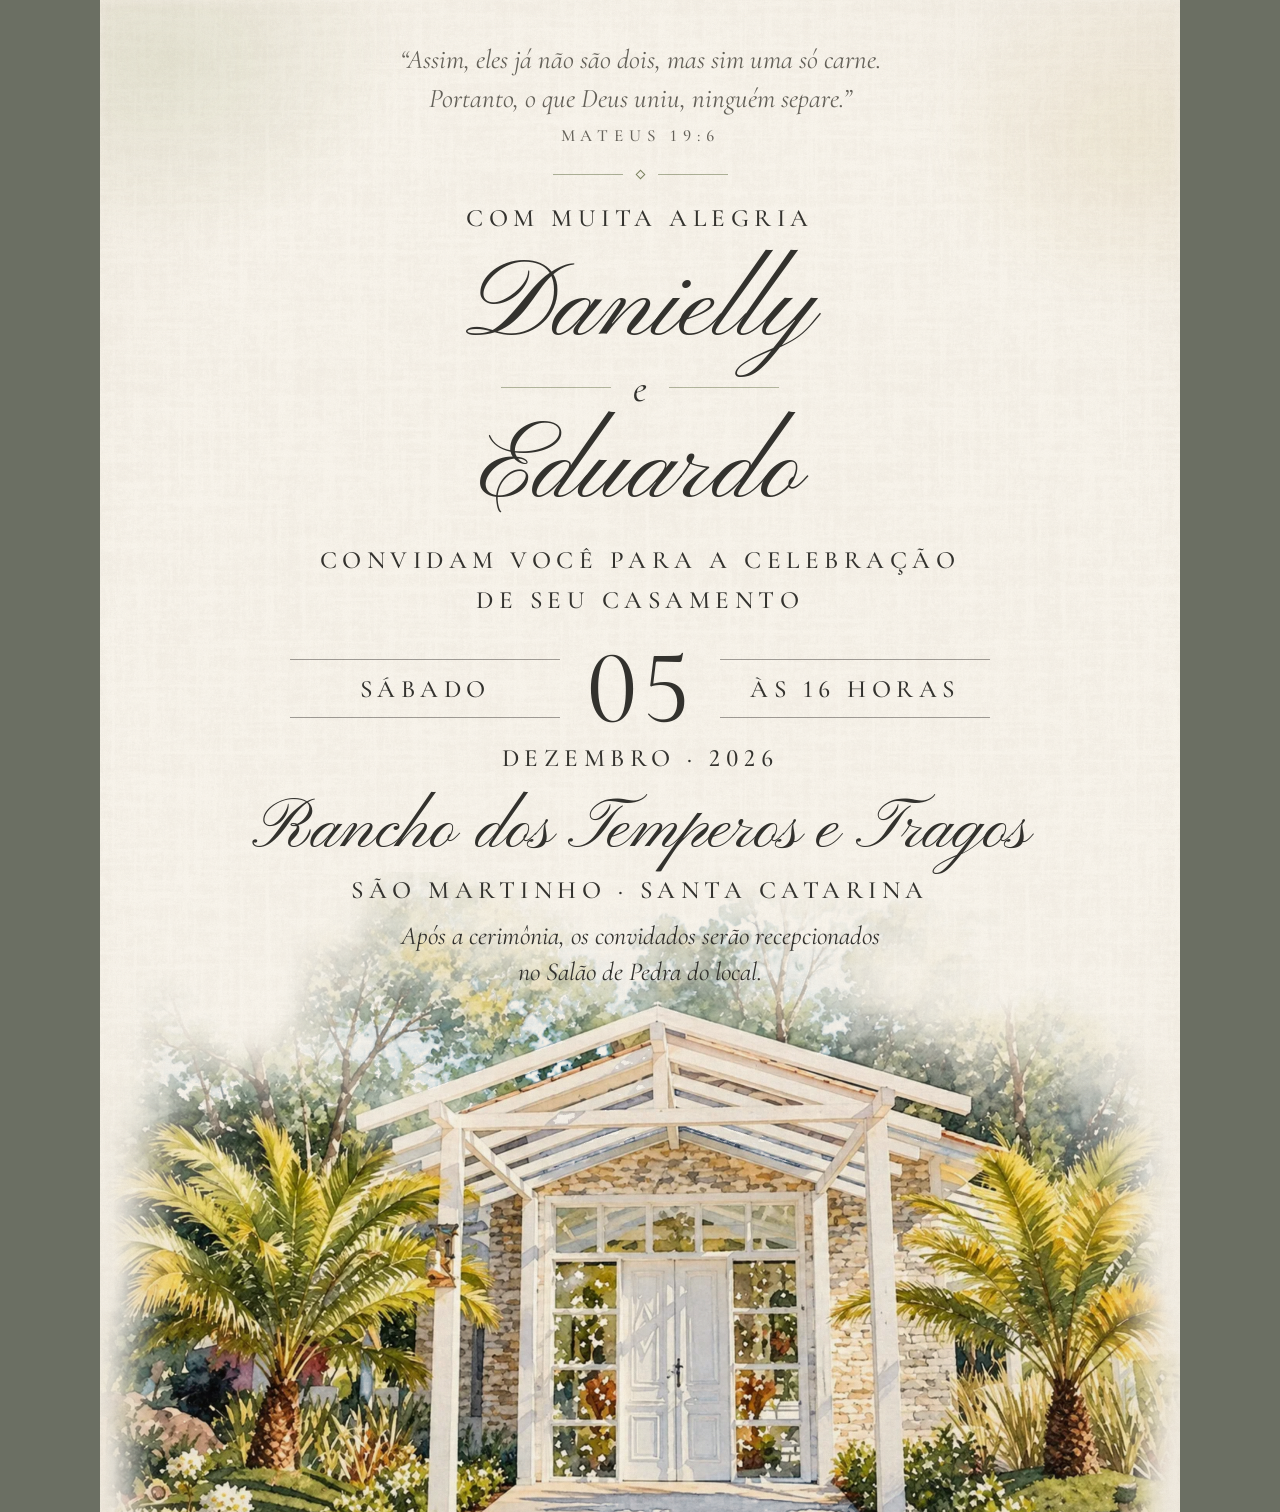
==== commit 6dd70681: "Volta a tipografia para o grafite Desfaz o teste com dourado clássico (commit anterior).  Co-Authore" ====
--- a/convite-danielly-eduardo/index.html
+++ b/convite-danielly-eduardo/index.html
@@ -28,21 +28,21 @@
     <div class="ornamento" style="margin-top:22px"><i></i><b></b><i></i></div>
 
     <div class="caps" style="margin-top:20px">Com muita alegria</div>
-    <div class="script nome folha" style="margin-top:calc(16px - .22em)">Danielly</div>
+    <div class="script nome" style="margin-top:16px">Danielly</div>
     <div class="e-linha"><i></i><span>e</span><i></i></div>
-    <div class="script nome folha">Eduardo</div>
+    <div class="script nome">Eduardo</div>
     <div class="caps" style="margin-top:14px">
       convidam você para a celebração<br>de seu casamento
     </div>
 
     <div class="data caps" style="margin-top:22px">
       <div class="lado">Sábado</div>
-      <div class="dia folha">05</div>
+      <div class="dia">05</div>
       <div class="lado">às 16 horas</div>
     </div>
     <div class="caps mes">Dezembro · 2026</div>
 
-    <div class="script local folha" style="margin-top:calc(18px - .22em)">Rancho dos Temperos e Tragos</div>
+    <div class="script local" style="margin-top:18px">Rancho dos Temperos e Tragos</div>
     <div class="caps" style="margin-top:4px">São Martinho · Santa Catarina</div>
     <div class="italico recepcao">Após a cerimônia, os convidados serão recepcionados<br>no Salão de Pedra do local.</div>
   </div>
--- a/convite-danielly-eduardo/estilo.css
+++ b/convite-danielly-eduardo/estilo.css
@@ -6,12 +6,9 @@
 
 :root {
   --papel: #faf6ee;
-  /* dourado clássico: textos pequenos num ouro fechado (legível no creme),
-     nomes, dia e local em "folha de ouro" (ver .folha) */
-  --tinta: #7d5f2a;
-  --tinta-suave: #977a4c;
-  --fio: #b0904f;
-  --folha: linear-gradient(170deg, #7a5a22 0%, #a8823e 28%, #d9bd7a 46%, #b48c45 58%, #8a6526 78%, #a98544 100%);
+  --tinta: #33322e;
+  --tinta-suave: #66635b;
+  --verde: #7c8560;   /* tirado das palmeiras da aquarela */
 }
 * { box-sizing: border-box; margin: 0; padding: 0; }
 html, body { background: #6b6f63; }
@@ -63,28 +60,21 @@
 .versiculo .ref { margin-top: 6px; font-size: 17px; letter-spacing: .34em; font-style: normal; font-weight: 500; }
 
 /* ornamento: fio — losango — fio */
-.ornamento { display: flex; align-items: center; gap: 14px; color: var(--fio); }
+.ornamento { display: flex; align-items: center; gap: 14px; color: var(--verde); }
 .ornamento i { display: block; width: 70px; height: 1px; background: currentColor; opacity: .6; }
 .ornamento b { display: block; width: 7px; height: 7px; border: 1px solid currentColor; transform: rotate(45deg); }
 
 /* nomes */
 .nome { font-size: 110px; }
-.e-linha { display: flex; align-items: center; gap: 22px; margin: 4px 0 8px; color: var(--fio); }
+.e-linha { display: flex; align-items: center; gap: 22px; margin: 4px 0 8px; color: var(--verde); }
 .e-linha i { display: block; width: 110px; height: 1px; background: currentColor; opacity: .55; }
 .e-linha span { font-family: 'Cormorant Garamond', serif; font-style: italic; font-weight: 400; font-size: 40px; line-height: 1; color: var(--tinta); }
 
 /* data */
 .data { display: grid; grid-template-columns: 270px 160px 270px; align-items: center; }
-.data .lado { border-top: 1px solid var(--fio); border-bottom: 1px solid var(--fio); padding: 9px 0 8px; }
+.data .lado { border-top: 1px solid rgba(51, 50, 46, .45); border-bottom: 1px solid rgba(51, 50, 46, .45); padding: 9px 0 8px; }
 .data .dia { font-size: 104px; font-weight: 400; line-height: .9; }
 .mes { margin-top: 2px; }
 
 .local { font-size: 70px; }
 .recepcao { margin-top: 8px; font-size: 26px; line-height: 1.4; color: var(--tinta); }
-
-/* Folha de ouro: gradiente recortado no texto. O padding dá espaço para os
-   floreios da caligrafia não saírem da área pintada; a margem negativa desfaz. */
-.folha {
-  background: var(--folha); -webkit-background-clip: text; background-clip: text;
-  color: transparent; padding: .22em .35em; margin: -.22em -.35em;
-}
